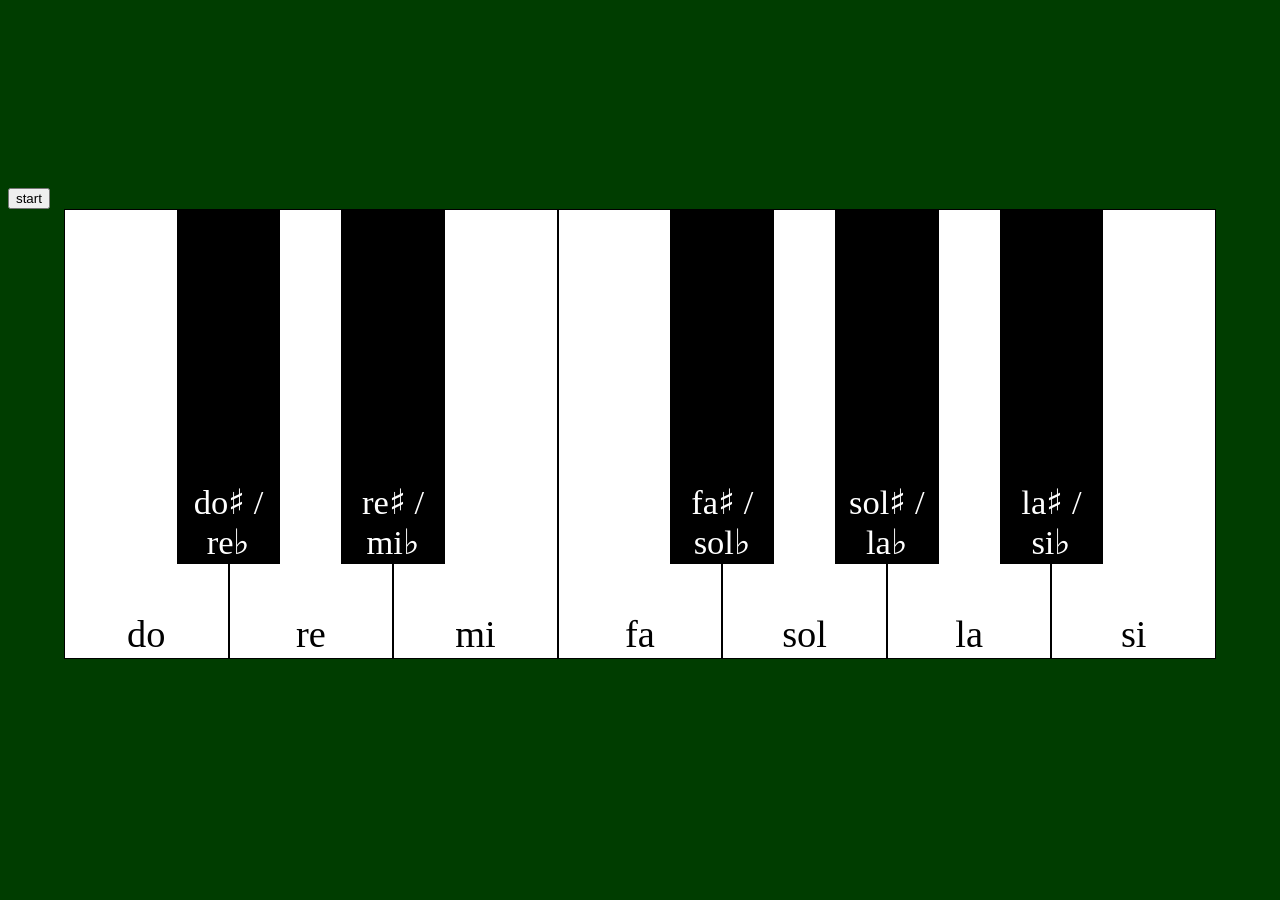
==== test.html @ 76a002cc "Add files via upload" ====
<!DOCTYPE html>
<html lang="en">
<head>
    <meta charset="UTF-8">
    <meta http-equiv="X-UA-Compatible" 
          content="IE=edge">
    <meta name="viewport" 
          content="width=device-width, initial-scale=1.0">
    <title>Test</title>
    <link rel="stylesheet" href="style.css">
</head>

<body>
<div id="testcontainer">
<div id="testkader">
</div>
</div>

<button id="start-test" onclick="startTest()">start</button>

<div id="keyboard">
	<div class="wit" data-noot="do">do</div>
	<div class="zwart" data-noot="do-kruis">do♯ / re♭</div>
	<div class="wit" data-noot="re">re</div>
	<div class="zwart" data-noot="re-kruis">re♯ / mi♭</div>
	<div class="wit" data-noot="mi">mi</div>
	
	<div class="wit" data-noot="fa">fa</div>
	<div class="zwart" data-noot="fa-kruis">fa♯ / sol♭</div>
	<div class="wit" data-noot="sol">sol</div>
	<div class="zwart" data-noot="sol-kruis">sol♯ / la♭</div>
	<div class="wit" data-noot="la">la</div>
	<div class="zwart" data-noot="la-kruis">la♯ / si♭</div>
	<div class="wit" data-noot="si">si</div>
</div>

<script src="test.js"></script>

</body>
</html>
---- style.css ----
body {
background-color: rgb(0, 61, 0);
}

.image {
background-color: white;
width: 100%;
}

.kader {
background-color: white;
width: 100%;
margin: auto;
padding-top: 2%;
}

.staff-edge {
	width: 12%;
	height: auto;
	display: block;
}

.note-slot {
  width: 6%;       /* key alignment value */
  display: flex;
  justify-content: center;
  align-items: center;
}

.blanco-slot {
	width: 4%;
	display: flex;
	justify-content: center;
	align-items: center;
}

.note-img {
	width: 100%;
	height: auto;
	display: block;
}

.container {
    display: flex;
    flex-direction: column;
    justify-content: center;
    align-items: center;
    width: 100%;
    background-color: rgb(0, 61, 0);
}

.titel{
    display: flex;
    flex-direction: column;
    justify-content: center;
    align-items: center;
    width: 100%;
	color: white;
	font-size: 5vh;
	padding: 2vh;
}

.digit {
    font-size: 8vh;
    color: #fff;
}

.txt {
    font-size: 4vh;
    color: #fffcd6;
}

.btn {
    padding: 1vw;
	margin: 1%;
    border-top-right-radius: 10px;
    border-bottom-left-radius: 5px;
    border-bottom-right-radius: 5px;
    border-top-left-radius: 10px;
    cursor: pointer;
    font-size: 2vh;
    transition: 0.5s;
    color: white;
}

.labels {
	color:white;
	font-size: 3vh;
}

.oplossing-balk {
	width: 100%;
	display: block;
	}

.dropdowns {
	width: 40%;
}

.wit {
  flex: 1;
  width: 14.3%;
  background: white;
  border: 1px solid black;
  position: relative;
  font-size: 100%;
  display: flex;
  align-items: flex-end;
  justify-content: center;
  font-size: 3vw;
  text-align: center;
  padding-bottom: 0.2vh;
  cursor: pointer;
}

.zwart {
  width: 9%;
  height: 90%;
  background: black;
  z-index: 2;
  margin: -4.5%;
  color: white;
  display: flex;
  align-items: flex-end;
  justify-content: center;
  font-size: 2.7vw;
  text-align: center;
  padding-bottom: 0.2vh;
  cursor: pointer;
}

.random-noot {
	width: 100%;
	height: auto;
}

.random-noot-single {
	height: 100%;
	width: auto;
}

#gallery {
  display: flex;
  justify-content: flex-start;
  align-items: stretch;
  width: 100%;
  margin: auto;
}

#oplossing {
  display: flex;
  justify-content: flex-start;
  align-items: center;
  width: 100%;
  margin: auto;
  height: auto;
}

#buttons {
	margin: auto;
    margin-top: 3vh;
	width: 80%;
    display: flex;
    justify-content: center;
}

#start {
    background-color: #009779;
}

#stop {
    background-color: #0e85fc;
}

#reset {
    background-color: #c91400;
}

#toon-oplossing{
    background-color: #46347A;
}

#menus {
    display: flex;
    flex-wrap: wrap;
    justify-content: center;
    align-items: center;
    gap: 1vh;
    width: 90%;
    margin-top: 2vh;
}

#myImage {
	width: 100%;
	display: block;
	}
	
#oplossing-balk {
	width: 100%;
	height: auto;
	display: block;
	}

#keyboard {
  position: relative;
  display: flex;
  height: 50vh;
  width: 90vw;
  margin: auto;
  overflow: hidden;
}
#testkader {
	display: flex;
	margin: auto;
	height: 100%;
	width: auto;
	justify-content: center;
}

#testcontainer {
	display: flex;
	margin: auto;
	height: 20vh;
	justify-content: center;
}

h1 {
    color: rgb(10, 238, 10);
    text-align: center;
}

b {
    color: white;
    font-size: 4vh;
    padding: 1vh;
}

label {
        display: table-cell;
        white-space: nowrap;
	    padding: 5px;
	    font-size: 2vh;
        }

select {
            display: table-cell;
            white-space: nowrap;
	    padding: 5px;
	    font-size: 2vh;
        }

@media (max-width: 700px) and (orientation: portrait) {
	.titel {
		font-size: 7vw;
	}
	
	.digit {
		font-size: 6vw;
	}
	
	.txt {
		font-size: 4vw;
	}
		
}

@media (max-width: 700px) and (orientation: landscape){
	.btn {
		font-size: 5vh;
	}
	
	.labels {
		font-size: 5vh;
	}
	
	select {
		font-size: 4vh;
	}
}
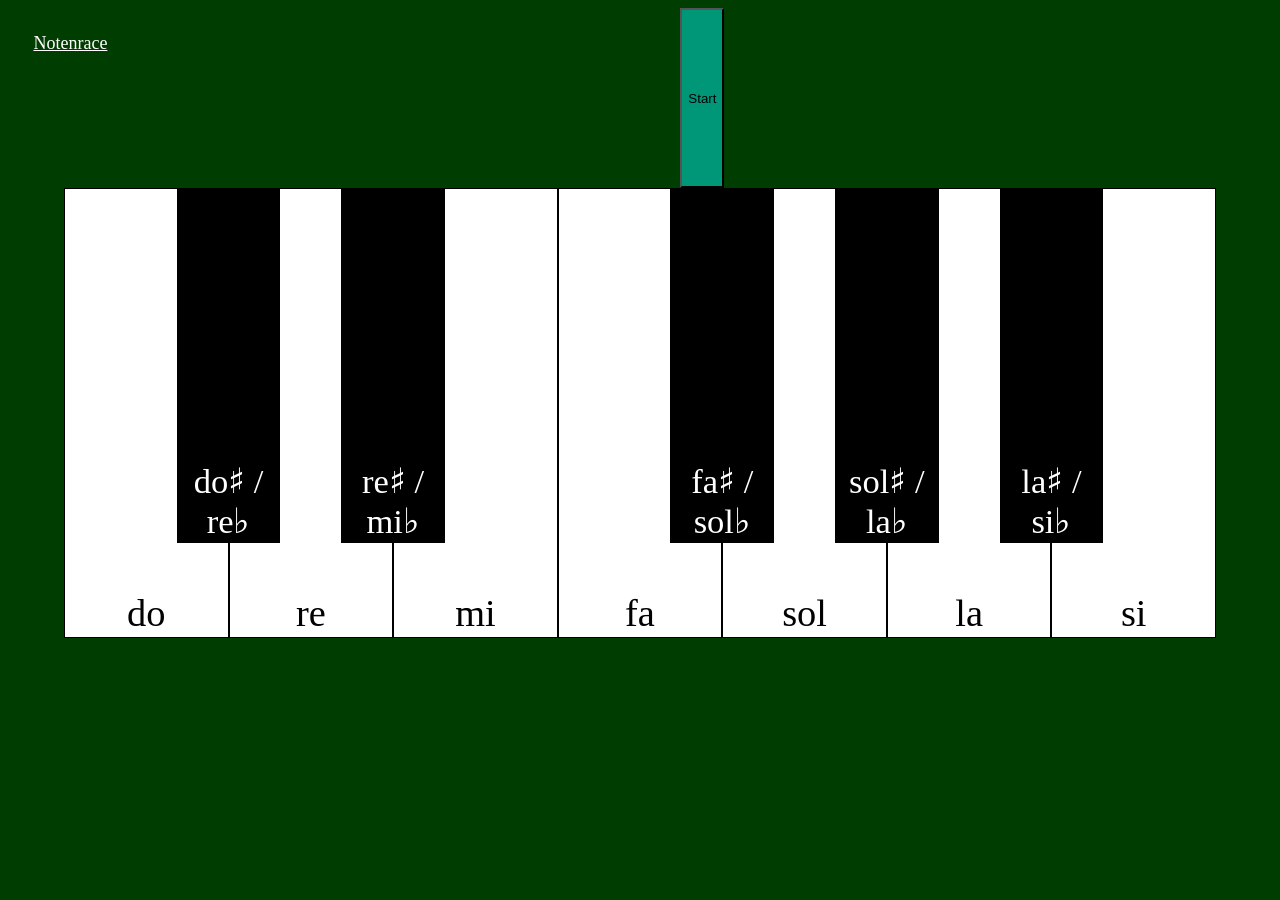
==== commit 008e7bf4: "Update test.html" ====
--- a/test.html
+++ b/test.html
@@ -12,11 +12,17 @@
 
 <body>
 <div id="testcontainer">
+<a href="index.html" class="btn">Notenrace</a>
+
+
 <div id="testkader">
-</div>
+<button id="start" class="start-test" onclick="startTest()">Start</button>
 </div>
 
-<button id="start-test" onclick="startTest()">start</button>
+	
+</div>
+
+
 
 <div id="keyboard">
 	<div class="wit" data-noot="do">do</div>
@@ -35,6 +41,7 @@
 </div>
 
 <script src="test.js"></script>
+<script src="stopwatch.js"></script>
 
 </body>
-</html>+</html>
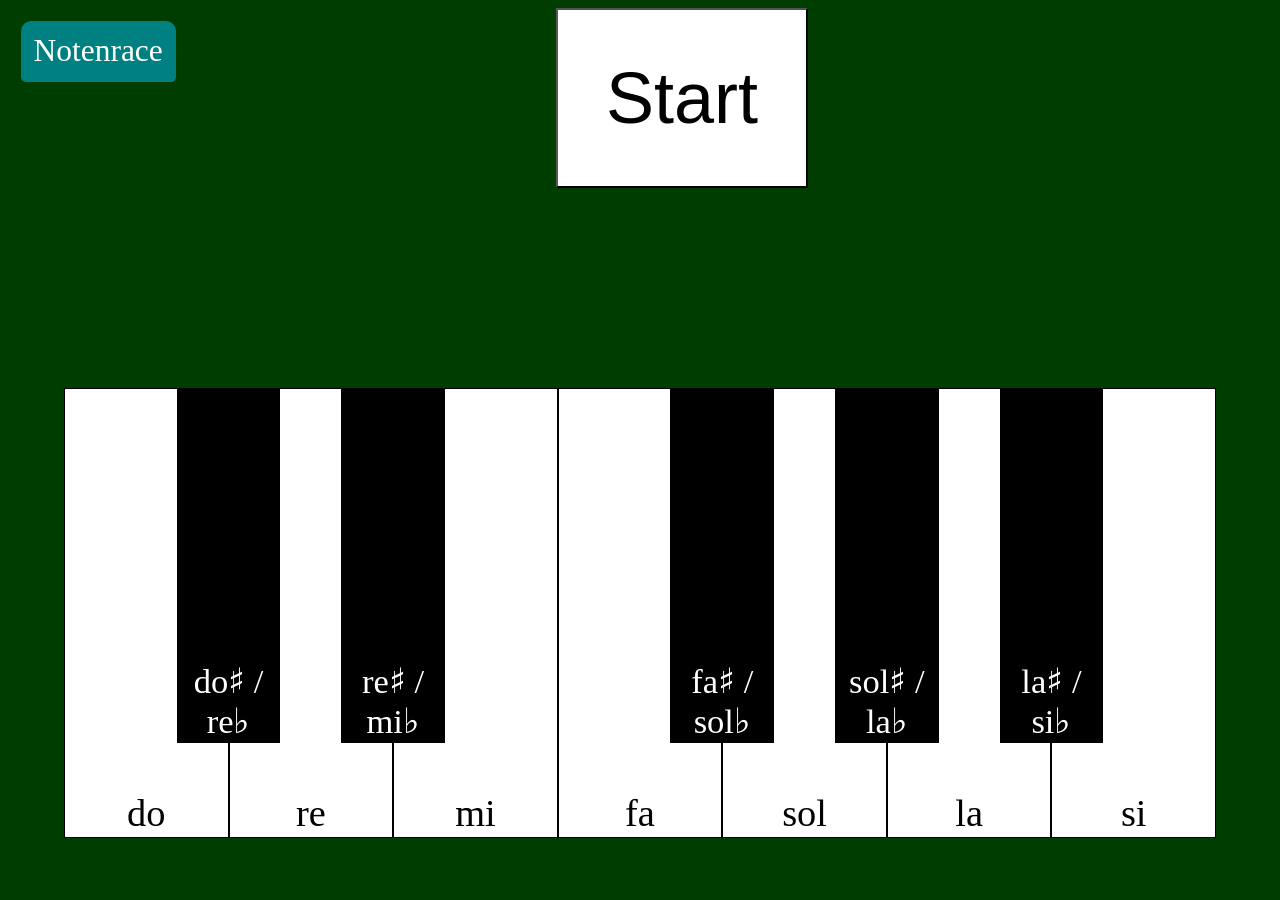
==== commit a766fa29: "Add files via upload" ====
--- a/test.html
+++ b/test.html
@@ -44,4 +44,4 @@
 <script src="stopwatch.js"></script>
 
 </body>
-</html>
+</html>
--- a/style.css
+++ b/style.css
@@ -51,7 +51,6 @@
 
 .titel{
     display: flex;
-    flex-direction: column;
     justify-content: center;
     align-items: center;
     width: 100%;
@@ -139,6 +138,29 @@
 	width: auto;
 }
 
+.staff-edge-single {
+	height: 100%;
+}
+
+a.btn {
+	background-color: teal;
+	position: absolute;
+	left: 0px;
+	text-decoration: none;
+	font-size: 3.5vh;
+}
+
+.test-time {
+	position: absolute;
+	right: 1vw;
+	top: 1vh;
+	padding: 10px;
+	border-radius: 1vh;
+	display: flex;
+	align-items: center;
+	gap: 0.5vw;
+}
+
 #gallery {
   display: flex;
   justify-content: flex-start;
@@ -166,6 +188,14 @@
 
 #start {
     background-color: #009779;
+}
+
+#start.start-test {
+	height: 50%;
+	width: 150%;
+	font-size: 8vh;
+	background-color: white;
+	cursor: pointer;
 }
 
 #stop {
@@ -210,18 +240,26 @@
   overflow: hidden;
 }
 #testkader {
-	display: flex;
-	margin: auto;
+	position: absolute;
+	left: 50%;
+	transform: translateX(-50%);
 	height: 100%;
 	width: auto;
 	justify-content: center;
 }
 
 #testcontainer {
-	display: flex;
+	position: relative;
 	margin: auto;
-	height: 20vh;
-	justify-content: center;
+	height: 40vh;
+	margin-bottom: 20px;
+}
+
+#menus-notentest {
+	position: absolute;
+	left: 0px;
+	top: 15vh;
+	width: 40vh;
 }
 
 h1 {
@@ -277,3 +315,4 @@
 		font-size: 4vh;
 	}
 }
+
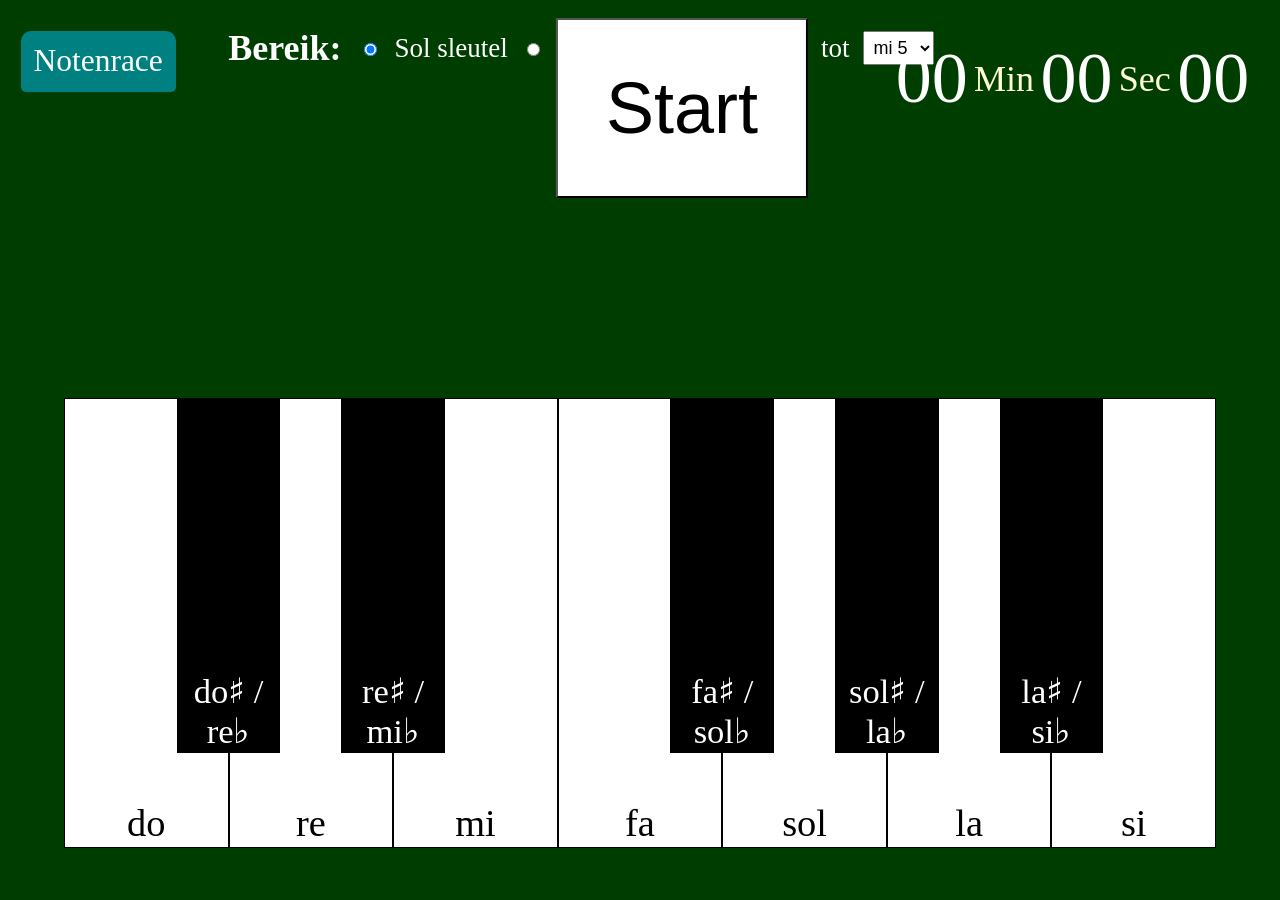
==== commit 52e101ee: "Update test.html" ====
--- a/test.html
+++ b/test.html
@@ -12,14 +12,137 @@
 
 <body>
 <div id="testcontainer">
-<a href="index.html" class="btn">Notenrace</a>
+	<a href="index.html" class="btn">Notenrace</a>
 
 
-<div id="testkader">
-<button id="start" class="start-test" onclick="startTest()">Start</button>
-</div>
+	<div id="testkader">
+		<button id="start" class="start-test" onclick="startTest(true)">Start</button>
+	</div>
+    <div id="time" class="test-time">
+
+		<span class="digit" id="min">00</span>
+		<span class="txt">Min</span>
+
+		<span class="digit" id="sec">00</span>
+		<span class="txt">Sec</span>
+
+		<span class="digit" id="count">00</span>
+    </div>
 
 	
+
+	<div id="menus" class="menus-test">
+	
+	<b>Bereik:</b>
+
+		<input type="radio" id="sol-sleutel" name="sleutel" value="sol-sleutel" onchange="updateClefRange()" checked>
+		<label class="labels" for="sol-sleutel">Sol sleutel</label>
+
+		<input type="radio" id="fa-sleutel" name="sleutel" value="fa-sleutel" onchange="updateClefRange()">
+		<label class="labels" for="fa-sleutel">Fa sleutel</label>
+
+		<label class="labels" for="van">Van</label>
+		<select id="van" name="van">
+
+			<option value="28">mi 1</option>
+			<option value="29">fa 1</option>
+			<option value="31">sol 1</option>
+			<option value="33">la 1</option>
+			<option value="35">si 1</option>
+
+			<option value="36">do 2</option>
+			<option value="38">re 2</option>
+			<option value="40">mi 2</option>
+			<option value="41">fa 2</option>
+			<option value="43">sol 2</option>
+			<option value="45">la 2</option>
+			<option value="47">si 2</option>
+
+			<option value="48">do 3</option>
+			<option value="50">re 3</option>
+			<option value="52">mi 3</option>
+			<option value="53">fa 3</option>
+			<option value="55">sol 3</option>
+			<option value="57">la 3</option>
+			<option value="59">si 3</option>
+
+			<option value="60" selected>do 4</option>
+			<option value="62">re 4</option>
+			<option value="64">mi 4</option>
+			<option value="65">fa 4</option>
+			<option value="67">sol 4</option>
+			<option value="69">la 4</option>
+			<option value="71">si 4</option>
+
+			<option value="72">do 5</option>
+			<option value="74">re 5</option>
+			<option value="76">mi 5</option>
+			<option value="77">fa 5</option>
+			<option value="79">sol 5</option>
+			<option value="81">la 5</option>
+			<option value="83">si 5</option>
+
+			<option value="84">do 6</option>
+			<option value="86">re 6</option>
+			<option value="88">mi 6</option>
+			<option value="89">fa 6</option>
+			<option value="91">sol 6</option>
+			<option value="93">la 6</option>
+
+		</select>
+
+		<label class="labels" for="tot">tot</label>
+		<select id="tot" name="tot">
+
+			<option value="28">mi 1</option>
+			<option value="29">fa 1</option>
+			<option value="31">sol 1</option>
+			<option value="33">la 1</option>
+			<option value="35">si 1</option>
+
+			<option value="36">do 2</option>
+			<option value="38">re 2</option>
+			<option value="40">mi 2</option>
+			<option value="41">fa 2</option>
+			<option value="43">sol 2</option>
+			<option value="45">la 2</option>
+			<option value="47">si 2</option>
+
+			<option value="48">do 3</option>
+			<option value="50">re 3</option>
+			<option value="52">mi 3</option>
+			<option value="53">fa 3</option>
+			<option value="55">sol 3</option>
+			<option value="57">la 3</option>
+			<option value="59">si 3</option>
+
+			<option value="60">do 4</option>
+			<option value="62">re 4</option>
+			<option value="64">mi 4</option>
+			<option value="65">fa 4</option>
+			<option value="67">sol 4</option>
+			<option value="69">la 4</option>
+			<option value="71">si 4</option>
+
+			<option value="72">do 5</option>
+			<option value="74">re 5</option>
+			<option value="76" selected>mi 5</option>
+			<option value="77">fa 5</option>
+			<option value="79">sol 5</option>
+			<option value="81">la 5</option>
+			<option value="83">si 5</option>
+
+			<option value="84">do 6</option>
+			<option value="86">re 6</option>
+			<option value="88">mi 6</option>
+			<option value="89">fa 6</option>
+			<option value="91">sol 6</option>
+			<option value="93">la 6</option>
+
+
+		</select>
+
+	</div>
 </div>
 
 
@@ -44,4 +167,4 @@
 <script src="stopwatch.js"></script>
 
 </body>
-</html>+</html>
--- a/style.css
+++ b/style.css
@@ -239,6 +239,7 @@
   margin: auto;
   overflow: hidden;
 }
+
 #testkader {
 	position: absolute;
 	left: 50%;
@@ -299,6 +300,43 @@
 	.txt {
 		font-size: 4vw;
 	}
+	
+	a.btn {
+	background-color: teal;
+	position: absolute;
+	left: 0px;
+	top: 90vh;
+	text-decoration: none;
+	font-size: 5vw;
+	}
+	
+	#testkader {
+	position: absolute;
+	left: 50%;
+	transform: translateX(-50%);
+	height: 100%;
+	width: 60%;
+	justify-content: center;
+	}
+	
+	#keyboard {
+	position: relative;
+	display: flex;
+	height: 30vh;
+	width: 90vw;
+	margin: auto;
+	overflow: hidden;
+	}
+	
+	#start.start-test {
+	height: 50%;
+	width: 150%;
+	font-size: 7vh;
+	position: relative;
+	left: -25%;
+	background-color: white;
+	cursor: pointer;
+	}
 		
 }
 
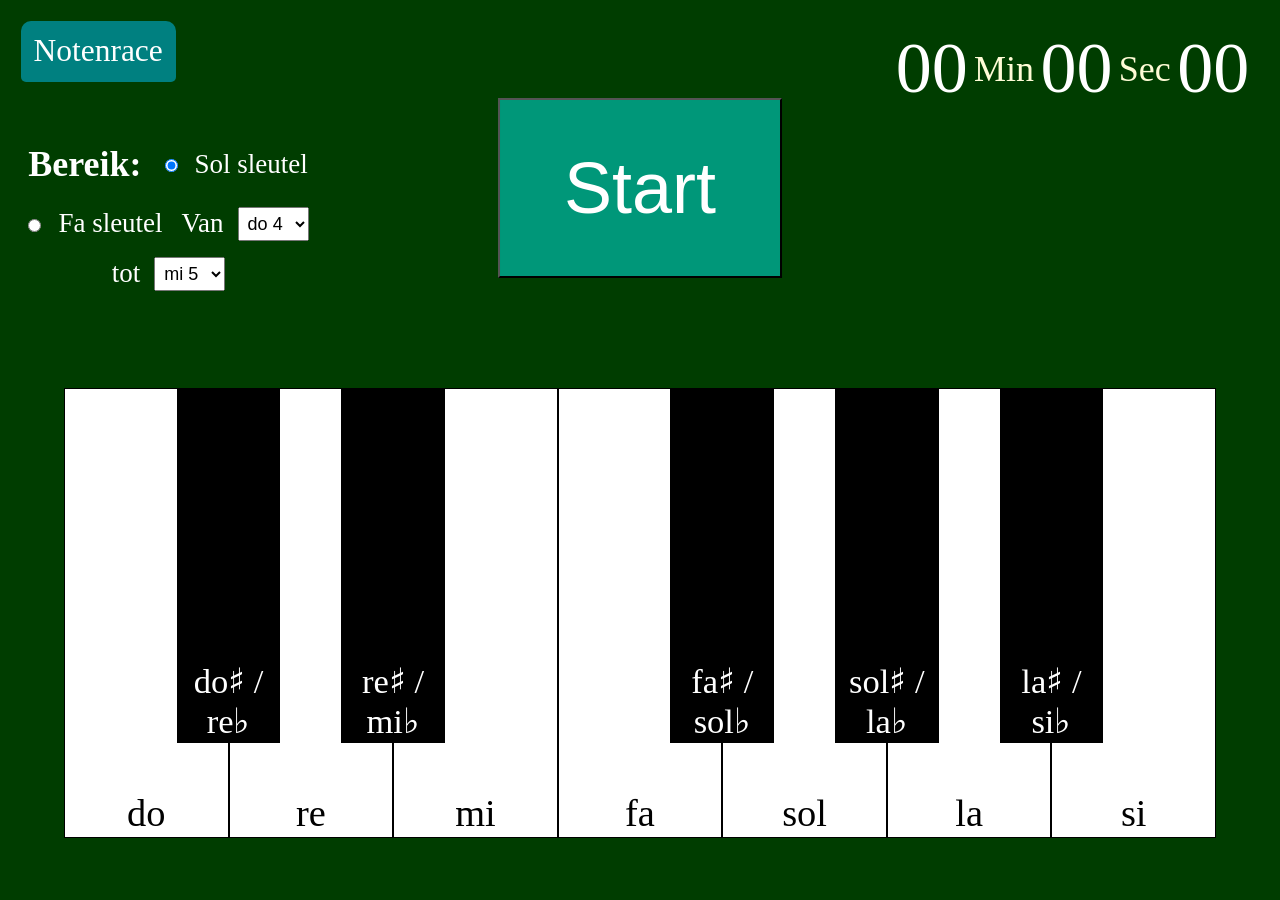
==== commit 94c5dcb3: "Update test.html" ====
--- a/test.html
+++ b/test.html
@@ -7,7 +7,7 @@
     <meta name="viewport" 
           content="width=device-width, initial-scale=1.0">
     <title>Test</title>
-    <link rel="stylesheet" href="style.css">
+    <link rel="stylesheet" href="style.css?v=2">
 </head>
 
 <body>
@@ -163,8 +163,8 @@
 	<div class="wit" data-noot="si">si</div>
 </div>
 
-<script src="test.js"></script>
-<script src="stopwatch.js"></script>
+<script src="test.js"?v=2></script>
+<script src="stopwatch.js"v=2></script>
 
 </body>
 </html>
--- a/style.css
+++ b/style.css
@@ -161,6 +161,10 @@
 	gap: 0.5vw;
 }
 
+.accidental {
+	position: absolute; 
+}
+
 #gallery {
   display: flex;
   justify-content: flex-start;
@@ -194,8 +198,25 @@
 	height: 50%;
 	width: 150%;
 	font-size: 8vh;
-	background-color: white;
+	background-color: #009779;
 	cursor: pointer;
+	color: white;
+	position: absolute;
+	left: 50%;
+	transform: translateX(-50%);
+}
+
+#start.reset-test {
+	height: 20%;
+	width: 100%;
+	font-size: 3vh;
+	background-color: #009779;
+	cursor: pointer;
+	color: white;
+	position: absolute;
+	left: 50%;
+	transform: translateX(-50%);
+	bottom: 0;
 }
 
 #stop {
@@ -217,6 +238,17 @@
     align-items: center;
     gap: 1vh;
     width: 90%;
+    margin-top: 2vh;
+}
+
+#menus.menus-test {
+	position: absolute;
+	top: 30%;
+    flex-wrap: wrap;
+    justify-content: center;
+    align-items: center;
+    gap: 1vh;
+    width: 25%;
     margin-top: 2vh;
 }
 
@@ -244,9 +276,11 @@
 	position: absolute;
 	left: 50%;
 	transform: translateX(-50%);
+	width: 15%;
 	height: 100%;
-	width: auto;
+	display: flex;
 	justify-content: center;
+	align-items: center;
 }
 
 #testcontainer {
@@ -261,6 +295,14 @@
 	left: 0px;
 	top: 15vh;
 	width: 40vh;
+}
+
+#testresultaat {
+	padding: 10px;
+	font-size: 3vh;
+	position: absolute;
+	top: 5%;
+	color: white;
 }
 
 h1 {
@@ -337,6 +379,28 @@
 	background-color: white;
 	cursor: pointer;
 	}
+	
+	#start.reset-test {
+	height: 50%;
+	width: 150%;
+	font-size: 7vh;
+	position: relative;
+	left: -25%;
+	background-color: white;
+	cursor: pointer;
+	}
+	
+	#menus.menus-test {
+	position: absolute;
+	top: 70vh;
+    flex-wrap: wrap;
+    justify-content: center;
+    align-items: center;
+    gap: 1vh;
+    width: 25%;
+    margin-top: 2vh;
+	left: 10vh;
+	}
 		
 }
 
@@ -352,5 +416,16 @@
 	select {
 		font-size: 4vh;
 	}
-}
-
+	
+	#menus.menus-test {
+	position: absolute;
+	top: 30%;
+    flex-wrap: wrap;
+    justify-content: center;
+    align-items: center;
+    gap: 1vh;
+    width: 25%;
+    margin-top: 2vh;
+	}
+}
+
